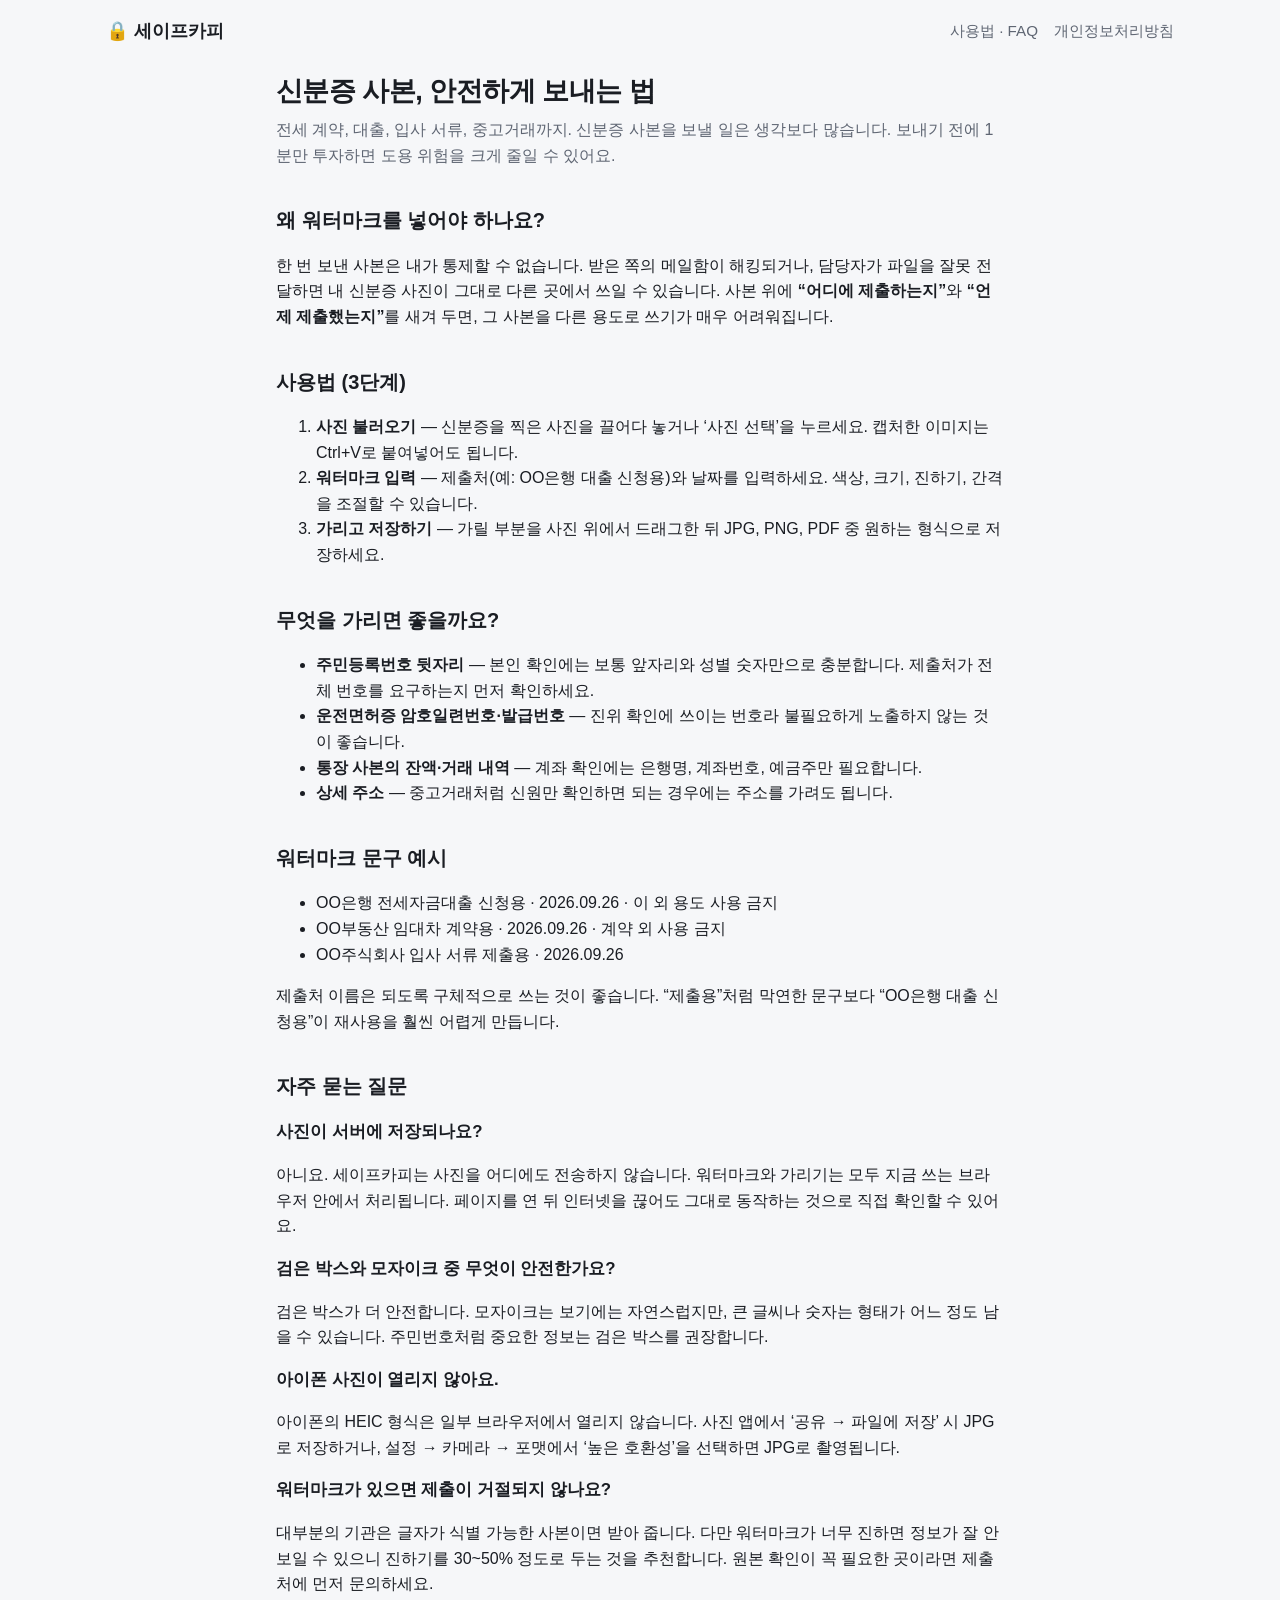
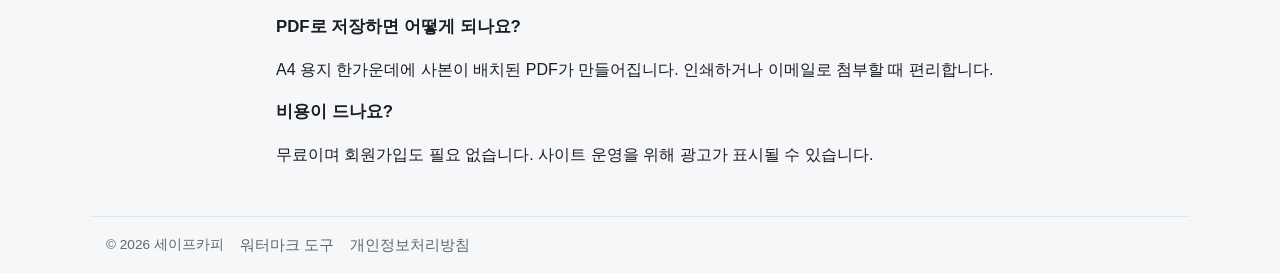
==== guide.html @ b4bb6919 "세이프카피: 신분증 사본 워터마크·가리기 도구 초기 버전 Co-Authored-By: Claude Opus 5.5 <noreply@anthropic.com>" ====
<!doctype html>
<html lang="ko">
<head>
<meta charset="utf-8">
<meta name="viewport" content="width=device-width, initial-scale=1">
<title>신분증 사본 안전하게 보내는 법 · 사용법 · FAQ | 세이프카피</title>
<meta name="description" content="신분증 사본을 보낼 때 왜 워터마크가 필요한지, 어떤 정보를 가려야 하는지, 세이프카피 사용법과 자주 묻는 질문을 정리했습니다.">
<link rel="canonical" href="https://safe-copy.vercel.app/guide.html">
<link rel="stylesheet" href="style.css">
</head>
<body>
<header class="site">
  <a class="logo" href="/">🔒 세이프카피</a>
  <nav><a href="guide.html">사용법 · FAQ</a><a href="privacy.html">개인정보처리방침</a></nav>
</header>

<main class="prose">
  <h1>신분증 사본, 안전하게 보내는 법</h1>
  <p class="lead">전세 계약, 대출, 입사 서류, 중고거래까지. 신분증 사본을 보낼 일은 생각보다 많습니다. 보내기 전에 1분만 투자하면 도용 위험을 크게 줄일 수 있어요.</p>

  <h2>왜 워터마크를 넣어야 하나요?</h2>
  <p>한 번 보낸 사본은 내가 통제할 수 없습니다. 받은 쪽의 메일함이 해킹되거나, 담당자가 파일을 잘못 전달하면 내 신분증 사진이 그대로 다른 곳에서 쓰일 수 있습니다. 사본 위에 <strong>“어디에 제출하는지”</strong>와 <strong>“언제 제출했는지”</strong>를 새겨 두면, 그 사본을 다른 용도로 쓰기가 매우 어려워집니다.</p>

  <h2>사용법 (3단계)</h2>
  <ol>
    <li><strong>사진 불러오기</strong> — 신분증을 찍은 사진을 끌어다 놓거나 ‘사진 선택’을 누르세요. 캡처한 이미지는 Ctrl+V로 붙여넣어도 됩니다.</li>
    <li><strong>워터마크 입력</strong> — 제출처(예: OO은행 대출 신청용)와 날짜를 입력하세요. 색상, 크기, 진하기, 간격을 조절할 수 있습니다.</li>
    <li><strong>가리고 저장하기</strong> — 가릴 부분을 사진 위에서 드래그한 뒤 JPG, PNG, PDF 중 원하는 형식으로 저장하세요.</li>
  </ol>

  <h2>무엇을 가리면 좋을까요?</h2>
  <ul>
    <li><strong>주민등록번호 뒷자리</strong> — 본인 확인에는 보통 앞자리와 성별 숫자만으로 충분합니다. 제출처가 전체 번호를 요구하는지 먼저 확인하세요.</li>
    <li><strong>운전면허증 암호일련번호·발급번호</strong> — 진위 확인에 쓰이는 번호라 불필요하게 노출하지 않는 것이 좋습니다.</li>
    <li><strong>통장 사본의 잔액·거래 내역</strong> — 계좌 확인에는 은행명, 계좌번호, 예금주만 필요합니다.</li>
    <li><strong>상세 주소</strong> — 중고거래처럼 신원만 확인하면 되는 경우에는 주소를 가려도 됩니다.</li>
  </ul>

  <h2>워터마크 문구 예시</h2>
  <ul>
    <li>OO은행 전세자금대출 신청용 · 2026.09.26 · 이 외 용도 사용 금지</li>
    <li>OO부동산 임대차 계약용 · 2026.09.26 · 계약 외 사용 금지</li>
    <li>OO주식회사 입사 서류 제출용 · 2026.09.26</li>
  </ul>
  <p>제출처 이름은 되도록 구체적으로 쓰는 것이 좋습니다. “제출용”처럼 막연한 문구보다 “OO은행 대출 신청용”이 재사용을 훨씬 어렵게 만듭니다.</p>

  <h2>자주 묻는 질문</h2>

  <h3>사진이 서버에 저장되나요?</h3>
  <p>아니요. 세이프카피는 사진을 어디에도 전송하지 않습니다. 워터마크와 가리기는 모두 지금 쓰는 브라우저 안에서 처리됩니다. 페이지를 연 뒤 인터넷을 끊어도 그대로 동작하는 것으로 직접 확인할 수 있어요.</p>

  <h3>검은 박스와 모자이크 중 무엇이 안전한가요?</h3>
  <p>검은 박스가 더 안전합니다. 모자이크는 보기에는 자연스럽지만, 큰 글씨나 숫자는 형태가 어느 정도 남을 수 있습니다. 주민번호처럼 중요한 정보는 검은 박스를 권장합니다.</p>

  <h3>아이폰 사진이 열리지 않아요.</h3>
  <p>아이폰의 HEIC 형식은 일부 브라우저에서 열리지 않습니다. 사진 앱에서 ‘공유 → 파일에 저장’ 시 JPG로 저장하거나, 설정 → 카메라 → 포맷에서 ‘높은 호환성’을 선택하면 JPG로 촬영됩니다.</p>

  <h3>워터마크가 있으면 제출이 거절되지 않나요?</h3>
  <p>대부분의 기관은 글자가 식별 가능한 사본이면 받아 줍니다. 다만 워터마크가 너무 진하면 정보가 잘 안 보일 수 있으니 진하기를 30~50% 정도로 두는 것을 추천합니다. 원본 확인이 꼭 필요한 곳이라면 제출처에 먼저 문의하세요.</p>

  <h3>PDF로 저장하면 어떻게 되나요?</h3>
  <p>A4 용지 한가운데에 사본이 배치된 PDF가 만들어집니다. 인쇄하거나 이메일로 첨부할 때 편리합니다.</p>

  <h3>비용이 드나요?</h3>
  <p>무료이며 회원가입도 필요 없습니다. 사이트 운영을 위해 광고가 표시될 수 있습니다.</p>
</main>

<footer class="site">
  <span>© 2026 세이프카피</span>
  <a href="/">워터마크 도구</a>
  <a href="privacy.html">개인정보처리방침</a>
</footer>
</body>
</html>
---- style.css ----
:root {
  --bg: #f6f7f9;
  --card: #ffffff;
  --text: #1a1d23;
  --muted: #5f6673;
  --line: #e2e5ea;
  --accent: #2458e6;
  --accent-soft: #e8eefd;
  --ok: #1a8a4a;
}
@media (prefers-color-scheme: dark) {
  :root {
    --bg: #111317;
    --card: #1a1d23;
    --text: #e8eaee;
    --muted: #9aa1ad;
    --line: #2c3038;
    --accent: #6b8ff5;
    --accent-soft: #1f2940;
    --ok: #4cc57f;
  }
}
* { box-sizing: border-box; }
body {
  margin: 0;
  background: var(--bg);
  color: var(--text);
  font-family: "Pretendard", -apple-system, "Apple SD Gothic Neo", "Malgun Gothic", sans-serif;
  line-height: 1.6;
}
a { color: var(--accent); }
header.site, footer.site {
  max-width: 1100px;
  margin: 0 auto;
  padding: 16px;
  display: flex;
  gap: 16px;
  align-items: center;
  flex-wrap: wrap;
}
header.site .logo { font-weight: 800; font-size: 1.15rem; color: var(--text); text-decoration: none; margin-right: auto; }
header.site nav a, footer.site a { color: var(--muted); text-decoration: none; font-size: .95rem; }
header.site nav { display: flex; gap: 16px; }
footer.site { color: var(--muted); font-size: .85rem; border-top: 1px solid var(--line); margin-top: 48px; }
main { max-width: 1100px; margin: 0 auto; padding: 0 16px; }
h1 { font-size: 1.7rem; margin: 8px 0 4px; letter-spacing: -0.02em; }
.lead { color: var(--muted); margin: 0 0 20px; }
.badge {
  display: inline-block; background: var(--accent-soft); color: var(--accent);
  font-size: .8rem; font-weight: 700; padding: 3px 10px; border-radius: 999px;
}
.card { background: var(--card); border: 1px solid var(--line); border-radius: 14px; padding: 18px; }
.prose { max-width: 760px; }
.prose h2 { margin-top: 36px; font-size: 1.25rem; }
.prose h3 { font-size: 1.05rem; margin-bottom: 4px; }
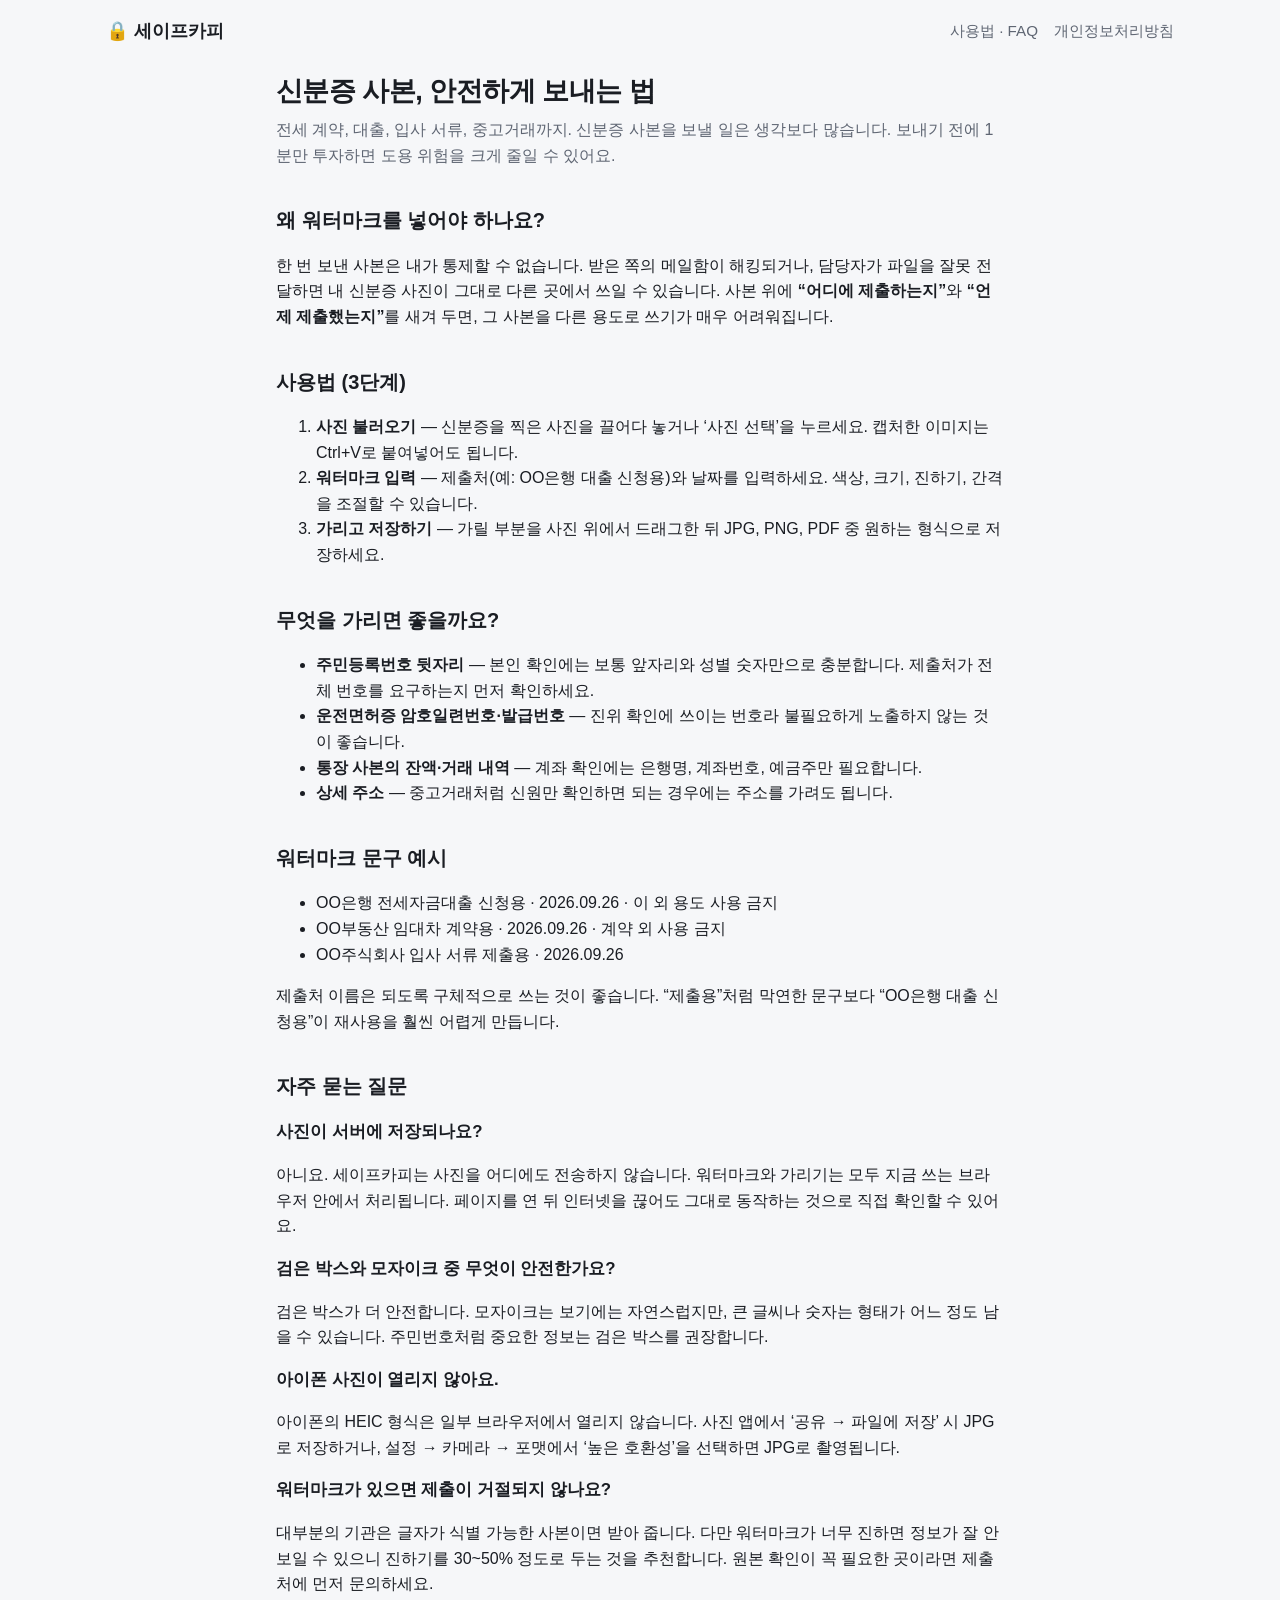
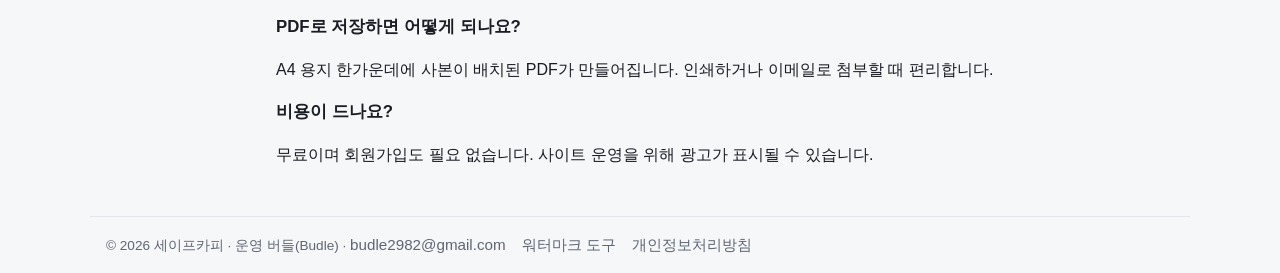
==== commit 8511ae5a: "운영자(버들)·문의 이메일 추가 Co-Authored-By: Claude Opus 5.5 <noreply@anthropic.com>" ====
--- a/guide.html
+++ b/guide.html
@@ -5,12 +5,12 @@
 <meta name="viewport" content="width=device-width, initial-scale=1">
 <title>신분증 사본 안전하게 보내는 법 · 사용법 · FAQ | 세이프카피</title>
 <meta name="description" content="신분증 사본을 보낼 때 왜 워터마크가 필요한지, 어떤 정보를 가려야 하는지, 세이프카피 사용법과 자주 묻는 질문을 정리했습니다.">
-<link rel="canonical" href="https://safe-copy.vercel.app/guide.html">
+<link rel="canonical" href="https://bbdddd0706.github.io/safe-copy/guide.html">
 <link rel="stylesheet" href="style.css">
 </head>
 <body>
 <header class="site">
-  <a class="logo" href="/">🔒 세이프카피</a>
+  <a class="logo" href="./">🔒 세이프카피</a>
   <nav><a href="guide.html">사용법 · FAQ</a><a href="privacy.html">개인정보처리방침</a></nav>
 </header>
 
@@ -66,8 +66,8 @@
 </main>
 
 <footer class="site">
-  <span>© 2026 세이프카피</span>
-  <a href="/">워터마크 도구</a>
+  <span>© 2026 세이프카피 · 운영 버들(Budle) · <a href="mailto:budle2982@gmail.com">budle2982@gmail.com</a></span>
+  <a href="./">워터마크 도구</a>
   <a href="privacy.html">개인정보처리방침</a>
 </footer>
 </body>
